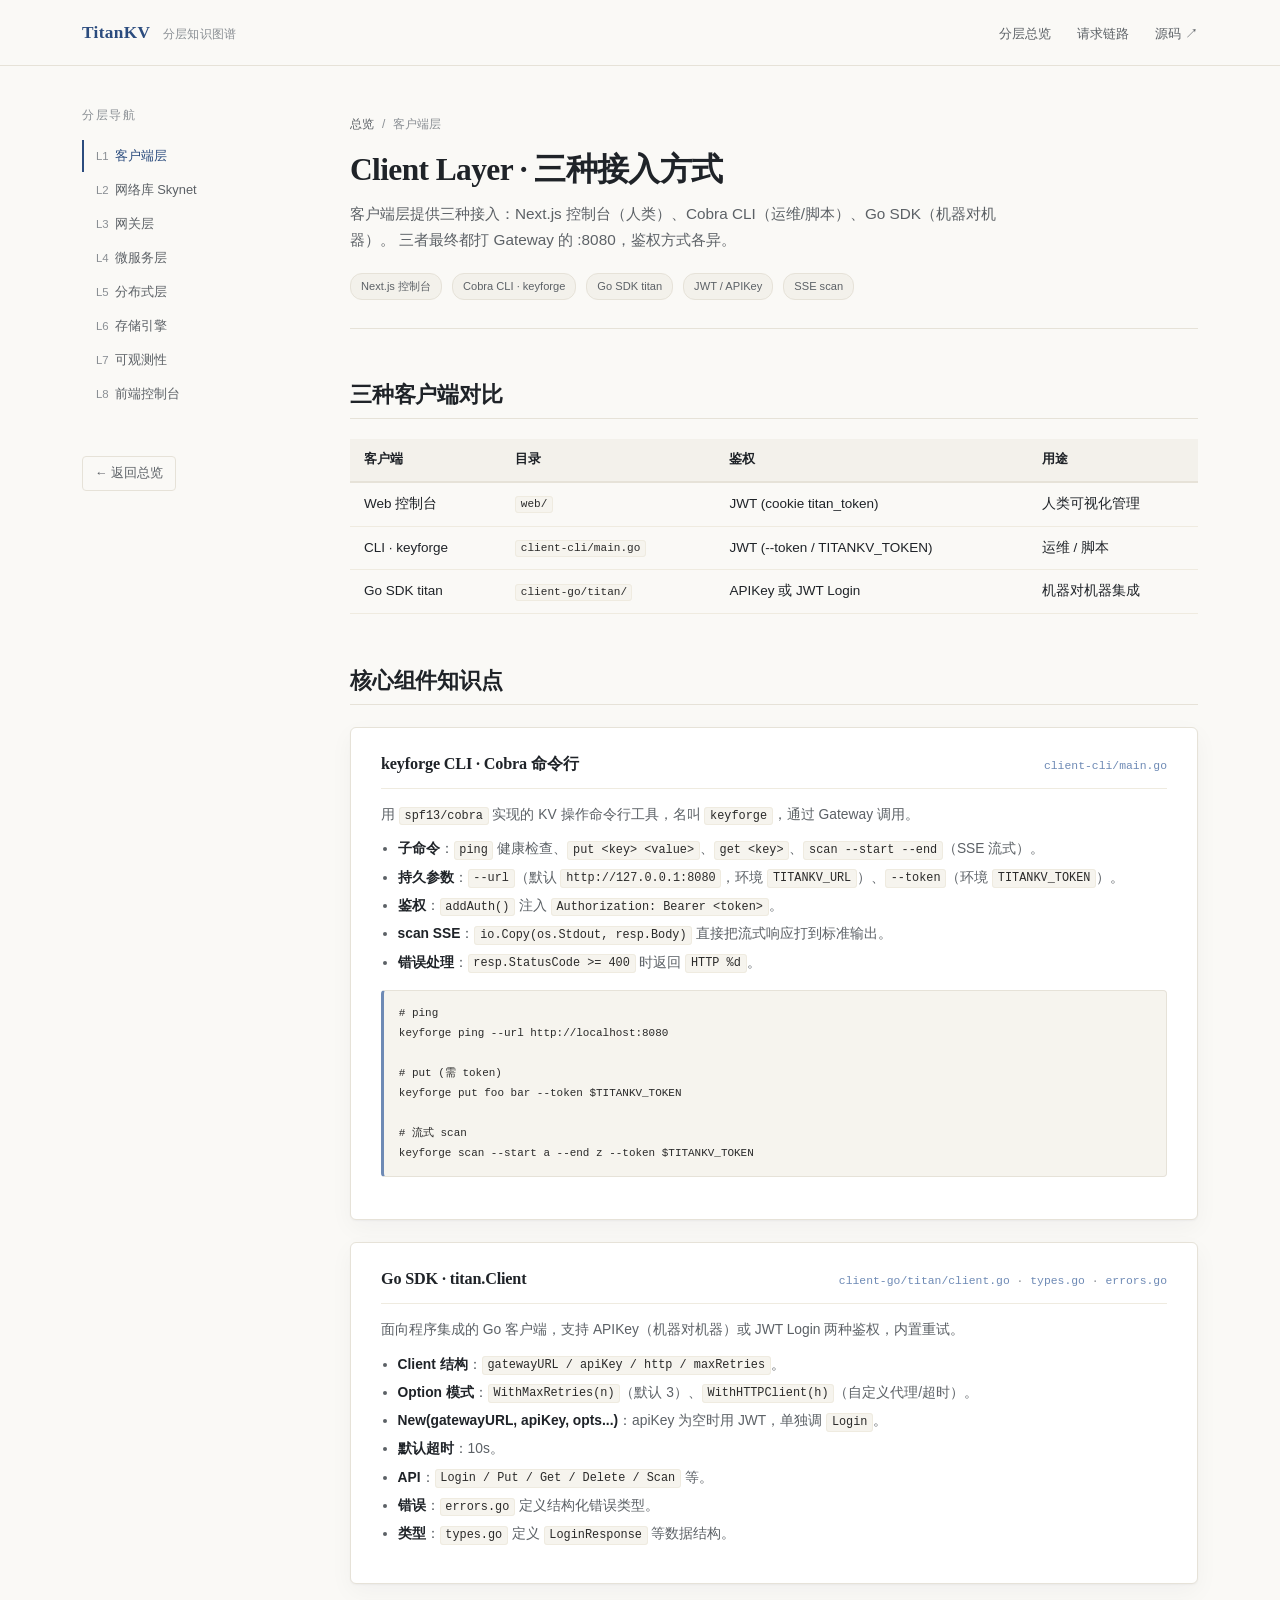
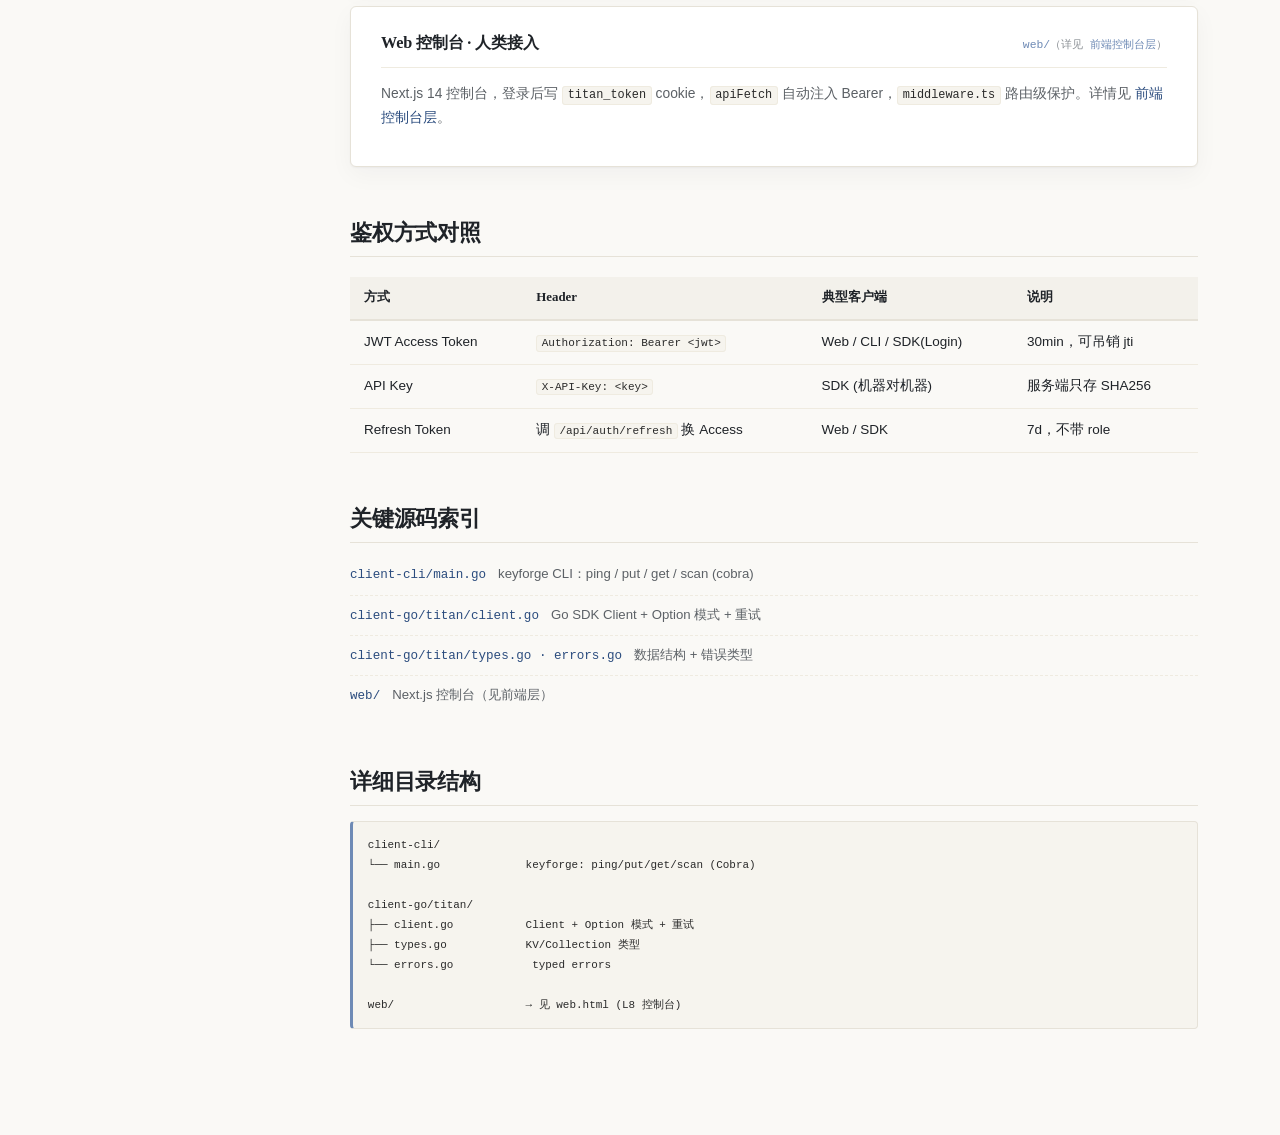
==== docs/layers/client.html @ b27667f7 "docs: 同步最新架构文档与分层知识图谱 对齐 18e3fe5 现状（RAG :8085、BlockCache、MemTable shared_ptr、skynet ET+协程、Raft 教学模块）" ====
<!DOCTYPE html>
<html lang="zh-CN">
<head>
  <meta charset="UTF-8" />
  <meta name="viewport" content="width=device-width, initial-scale=1.0" />
  <title>客户端层 · Client · TitanKV</title>
  <link rel="stylesheet" href="styles.css" />
</head>
<body>

<header class="topbar">
  <div class="topbar-inner">
    <div class="brand"><a href="index.html">TitanKV</a> <small>分层知识图谱</small></div>
    <nav>
      <a href="index.html#layers">分层总览</a>
      <a href="index.html#flow">请求链路</a>
      <a href="https://github.com/Thezx-a/TitanKV" target="_blank" rel="noopener">源码 ↗</a>
    </nav>
  </div>
</header>

<div class="layout">

  <aside class="sidebar">
    <div class="side-title">分层导航</div>
    <ul class="side-list">
      <li><a href="client.html" class="active"><span class="layer-num">L1</span>客户端层</a></li>
      <li><a href="network.html"><span class="layer-num">L2</span>网络库 Skynet</a></li>
      <li><a href="gateway.html"><span class="layer-num">L3</span>网关层</a></li>
      <li><a href="services.html"><span class="layer-num">L4</span>微服务层</a></li>
      <li><a href="distributed.html"><span class="layer-num">L5</span>分布式层</a></li>
      <li><a href="storage.html"><span class="layer-num">L6</span>存储引擎</a></li>
      <li><a href="observability.html"><span class="layer-num">L7</span>可观测性</a></li>
      <li><a href="web.html"><span class="layer-num">L8</span>前端控制台</a></li>
    </ul>
    <a class="side-back" href="index.html">← 返回总览</a>
  </aside>

  <main class="content">

    <div class="page-head">
      <div class="crumb"><a href="index.html">总览</a><span class="sep">/</span>客户端层</div>
      <h1>Client Layer · 三种接入方式</h1>
      <p class="desc">
        客户端层提供三种接入：Next.js 控制台（人类）、Cobra CLI（运维/脚本）、Go SDK（机器对机器）。
        三者最终都打 Gateway 的 :8080，鉴权方式各异。
      </p>
      <div class="meta">
        <span class="chip">Next.js 控制台</span>
        <span class="chip">Cobra CLI · keyforge</span>
        <span class="chip">Go SDK titan</span>
        <span class="chip">JWT / APIKey</span>
        <span class="chip">SSE scan</span>
      </div>
    </div>

    <h2>三种客户端对比</h2>
    <table class="kp">
      <thead><tr><th>客户端</th><th>目录</th><th>鉴权</th><th>用途</th></tr></thead>
      <tbody>
        <tr><td>Web 控制台</td><td><code>web/</code></td><td>JWT (cookie titan_token)</td><td>人类可视化管理</td></tr>
        <tr><td>CLI · keyforge</td><td><code>client-cli/main.go</code></td><td>JWT (--token / TITANKV_TOKEN)</td><td>运维 / 脚本</td></tr>
        <tr><td>Go SDK titan</td><td><code>client-go/titan/</code></td><td>APIKey 或 JWT Login</td><td>机器对机器集成</td></tr>
      </tbody>
    </table>

    <h2>核心组件知识点</h2>

    <div class="block">
      <div class="block-head">
        <h3>keyforge CLI · Cobra 命令行</h3>
        <span class="src"><a href="https://github.com/Thezx-a/TitanKV/blob/main/client-cli/main.go">client-cli/main.go</a></span>
      </div>
      <div class="block-body">
        <p>用 <code>spf13/cobra</code> 实现的 KV 操作命令行工具，名叫 <code>keyforge</code>，通过 Gateway 调用。</p>
        <ul>
          <li><strong>子命令</strong>：<code>ping</code> 健康检查、<code>put &lt;key&gt; &lt;value&gt;</code>、<code>get &lt;key&gt;</code>、<code>scan --start --end</code>（SSE 流式）。</li>
          <li><strong>持久参数</strong>：<code>--url</code>（默认 <code>http://127.0.0.1:8080</code>，环境 <code>TITANKV_URL</code>）、<code>--token</code>（环境 <code>TITANKV_TOKEN</code>）。</li>
          <li><strong>鉴权</strong>：<code>addAuth()</code> 注入 <code>Authorization: Bearer &lt;token&gt;</code>。</li>
          <li><strong>scan SSE</strong>：<code>io.Copy(os.Stdout, resp.Body)</code> 直接把流式响应打到标准输出。</li>
          <li><strong>错误处理</strong>：<code>resp.StatusCode &gt;= 400</code> 时返回 <code>HTTP %d</code>。</li>
        </ul>
        <pre><code># ping
keyforge ping --url http://localhost:8080

# put (需 token)
keyforge put foo bar --token $TITANKV_TOKEN

# 流式 scan
keyforge scan --start a --end z --token $TITANKV_TOKEN</code></pre>
      </div>
    </div>

    <div class="block">
      <div class="block-head">
        <h3>Go SDK · titan.Client</h3>
        <span class="src"><a href="https://github.com/Thezx-a/TitanKV/blob/main/client-go/titan/client.go">client-go/titan/client.go</a> · <a href="https://github.com/Thezx-a/TitanKV/blob/main/client-go/titan/types.go">types.go</a> · <a href="https://github.com/Thezx-a/TitanKV/blob/main/client-go/titan/errors.go">errors.go</a></span>
      </div>
      <div class="block-body">
        <p>面向程序集成的 Go 客户端，支持 APIKey（机器对机器）或 JWT Login 两种鉴权，内置重试。</p>
        <ul>
          <li><strong>Client 结构</strong>：<code>gatewayURL / apiKey / http / maxRetries</code>。</li>
          <li><strong>Option 模式</strong>：<code>WithMaxRetries(n)</code>（默认 3）、<code>WithHTTPClient(h)</code>（自定义代理/超时）。</li>
          <li><strong>New(gatewayURL, apiKey, opts...)</strong>：apiKey 为空时用 JWT，单独调 <code>Login</code>。</li>
          <li><strong>默认超时</strong>：10s。</li>
          <li><strong>API</strong>：<code>Login / Put / Get / Delete / Scan</code> 等。</li>
          <li><strong>错误</strong>：<code>errors.go</code> 定义结构化错误类型。</li>
          <li><strong>类型</strong>：<code>types.go</code> 定义 <code>LoginResponse</code> 等数据结构。</li>
        </ul>
      </div>
    </div>

    <div class="block">
      <div class="block-head">
        <h3>Web 控制台 · 人类接入</h3>
        <span class="src"><a href="https://github.com/Thezx-a/TitanKV/blob/main/web/">web/</a>（详见 <a href="web.html">前端控制台层</a>）</span>
      </div>
      <div class="block-body">
        <p>Next.js 14 控制台，登录后写 <code>titan_token</code> cookie，<code>apiFetch</code> 自动注入 Bearer，<code>middleware.ts</code> 路由级保护。详情见 <a href="web.html">前端控制台层</a>。</p>
      </div>
    </div>

    <h2>鉴权方式对照</h2>
    <table class="kp">
      <thead><tr><th>方式</th><th>Header</th><th>典型客户端</th><th>说明</th></tr></thead>
      <tbody>
        <tr><td>JWT Access Token</td><td><code>Authorization: Bearer &lt;jwt&gt;</code></td><td>Web / CLI / SDK(Login)</td><td>30min，可吊销 jti</td></tr>
        <tr><td>API Key</td><td><code>X-API-Key: &lt;key&gt;</code></td><td>SDK (机器对机器)</td><td>服务端只存 SHA256</td></tr>
        <tr><td>Refresh Token</td><td>调 <code>/api/auth/refresh</code> 换 Access</td><td>Web / SDK</td><td>7d，不带 role</td></tr>
      </tbody>
    </table>

    <h2>关键源码索引</h2>
    <ul class="file-list">
      <li><span class="fp">client-cli/main.go</span><span class="fd">keyforge CLI：ping / put / get / scan (cobra)</span></li>
      <li><span class="fp">client-go/titan/client.go</span><span class="fd">Go SDK Client + Option 模式 + 重试</span></li>
      <li><span class="fp">client-go/titan/types.go · errors.go</span><span class="fd">数据结构 + 错误类型</span></li>
      <li><span class="fp">web/</span><span class="fd">Next.js 控制台（见前端层）</span></li>
    </ul>

  
    <h2 id="structure">详细目录结构</h2>
    <pre><code>client-cli/
└── main.go             keyforge: ping/put/get/scan (Cobra)

client-go/titan/
├── client.go           Client + Option 模式 + 重试
├── types.go            KV/Collection 类型
└── errors.go            typed errors

web/                    → 见 web.html (L8 控制台)</code></pre>

  </main>
</div>

</body>
</html>
---- docs/layers/styles.css ----
/* ============================================================
   TitanKV 分层知识图谱 — 共享样式
   设计基调：浅色 / 简约 / 编辑器感 / 低 AI 味
   ============================================================ */

:root {
  /* 暖白底 + 墨黑字 + 单一深蓝点缀 */
  --bg:          #FAF9F6;
  --bg-soft:     #F3F1EB;
  --bg-card:     #FFFFFF;
  --ink:         #1F2328;
  --ink-soft:    #5C6166;
  --ink-mute:    #8A8F94;
  --line:        #E6E2D8;
  --line-soft:   #EFEBE0;
  --accent:      #2B4C7E;        /* 深墨蓝 */
  --accent-soft: #EAF0F8;
  --accent-mute: #6E8AB5;
  --warn:        #8A5A2B;        /* 暖棕，仅用于标签 */
  --code-bg:     #F6F4EE;
  --code-ink:    #2A2A2A;
  --shadow:      0 1px 2px rgba(31,35,40,.04), 0 8px 24px rgba(31,35,40,.04);
}

* { box-sizing: border-box; }

html, body {
  margin: 0;
  padding: 0;
  background: var(--bg);
  color: var(--ink);
  font-family: -apple-system, BlinkMacSystemFont, "Segoe UI", "PingFang SC",
               "Hiragino Sans GB", "Microsoft YaHei", "Helvetica Neue", Arial, sans-serif;
  font-size: 15px;
  line-height: 1.7;
  -webkit-font-smoothing: antialiased;
  -moz-osx-font-smoothing: grayscale;
  text-rendering: optimizeLegibility;
}

/* 衬线标题 — 编辑器/文档感，弱化 AI 模板感 */
h1, h2, h3, h4 {
  font-family: "Iowan Old Style", "Apple Garamond", "Baskerville",
               "Times New Roman", "Songti SC", "SimSun", serif;
  color: var(--ink);
  font-weight: 600;
  letter-spacing: -0.01em;
  line-height: 1.35;
  margin: 0 0 .4em;
}
h1 { font-size: 2.1rem; letter-spacing: -0.02em; }
h2 { font-size: 1.45rem; margin-top: 2.4em; padding-bottom: .35em; border-bottom: 1px solid var(--line); }
h3 { font-size: 1.12rem; margin-top: 1.8em; color: var(--ink); }
h4 { font-size: .98rem; margin-top: 1.4em; color: var(--ink-soft); font-weight: 600; }

p { margin: 0 0 1em; }
a { color: var(--accent); text-decoration: none; border-bottom: 1px solid transparent; transition: border-color .15s; }
a:hover { border-bottom-color: var(--accent); }

code, pre, kbd {
  font-family: "SFMono-Regular", "JetBrains Mono", "Fira Code", Consolas,
               "Liberation Mono", Menlo, monospace;
  font-size: .86em;
}
code {
  background: var(--code-bg);
  color: var(--code-ink);
  padding: .12em .4em;
  border-radius: 3px;
  border: 1px solid var(--line-soft);
}
pre {
  background: var(--code-bg);
  border: 1px solid var(--line);
  border-left: 3px solid var(--accent-mute);
  border-radius: 4px;
  padding: 1em 1.15em;
  overflow-x: auto;
  margin: 1.2em 0;
  line-height: 1.55;
}
pre code { background: none; border: 0; padding: 0; font-size: .85em; }

/* —— 布局 —— */
.shell {
  max-width: 980px;
  margin: 0 auto;
  padding: 0 32px;
}
.layout {
  display: grid;
  grid-template-columns: 220px 1fr;
  gap: 48px;
  max-width: 1180px;
  margin: 0 auto;
  padding: 0 32px;
}
.sidebar {
  position: sticky;
  top: 0;
  align-self: start;
  height: 100vh;
  padding: 40px 0;
  overflow-y: auto;
}
.content { padding: 48px 0 96px; min-width: 0; }

/* —— 顶部细条 —— */
.topbar {
  border-bottom: 1px solid var(--line);
  background: var(--bg);
}
.topbar-inner {
  max-width: 1180px;
  margin: 0 auto;
  padding: 18px 32px;
  display: flex;
  align-items: baseline;
  justify-content: space-between;
}
.brand {
  font-family: "Iowan Old Style", "Baskerville", "Songti SC", serif;
  font-size: 1.15rem;
  font-weight: 600;
  letter-spacing: .02em;
}
.brand small {
  font-family: inherit;
  font-weight: 400;
  color: var(--ink-mute);
  font-size: .82rem;
  margin-left: 8px;
}
.topbar nav a {
  color: var(--ink-soft);
  font-size: .88rem;
  margin-left: 22px;
  border-bottom: 0;
}
.topbar nav a:hover { color: var(--accent); }

/* —— 首页 hero —— */
.hero {
  padding: 72px 0 40px;
  border-bottom: 1px solid var(--line);
}
.hero .eyebrow {
  font-size: .78rem;
  letter-spacing: .18em;
  text-transform: uppercase;
  color: var(--accent);
  font-weight: 600;
  margin-bottom: 18px;
}
.hero h1 {
  font-size: 2.6rem;
  margin-bottom: .5em;
}
.hero .lede {
  font-size: 1.08rem;
  color: var(--ink-soft);
  max-width: 640px;
  margin-bottom: 0;
}
.hero-meta {
  margin-top: 28px;
  display: flex;
  gap: 28px;
  flex-wrap: wrap;
  color: var(--ink-mute);
  font-size: .86rem;
}
.hero-meta span { display: inline-flex; align-items: center; gap: 6px; }
.dot { width: 6px; height: 6px; border-radius: 50%; background: var(--accent-mute); display: inline-block; }

/* —— 层卡片网格 —— */
.layer-grid {
  display: grid;
  grid-template-columns: repeat(2, 1fr);
  gap: 1px;
  background: var(--line);
  border: 1px solid var(--line);
  border-radius: 6px;
  overflow: hidden;
  margin: 40px 0;
}
.layer-card {
  background: var(--bg-card);
  padding: 28px 28px 30px;
  text-decoration: none;
  color: inherit;
  border-bottom: 0;
  display: flex;
  flex-direction: column;
  gap: 8px;
  transition: background .15s;
  position: relative;
}
.layer-card:hover { background: var(--accent-soft); border-bottom: 0; }
.layer-card .num {
  font-family: "Iowan Old Style", "Baskerville", serif;
  font-size: .8rem;
  color: var(--ink-mute);
  letter-spacing: .1em;
}
.layer-card .title {
  font-family: "Iowan Old Style", "Baskerville", "Songti SC", serif;
  font-size: 1.3rem;
  font-weight: 600;
  color: var(--ink);
}
.layer-card .sub {
  font-size: .85rem;
  color: var(--ink-soft);
  margin: 0;
}
.layer-card .tags {
  margin-top: 12px;
  display: flex;
  gap: 6px;
  flex-wrap: wrap;
}
.tag {
  font-size: .72rem;
  color: var(--ink-soft);
  background: var(--bg-soft);
  border: 1px solid var(--line);
  padding: 2px 8px;
  border-radius: 10px;
  letter-spacing: .02em;
}
.layer-card .arrow {
  position: absolute;
  right: 24px;
  bottom: 26px;
  color: var(--accent-mute);
  font-size: 1.1rem;
  opacity: 0;
  transition: opacity .15s, transform .15s;
}
.layer-card:hover .arrow { opacity: 1; transform: translateX(4px); }

/* —— 请求链路（流程图） —— */
.flow {
  border: 1px solid var(--line);
  border-radius: 6px;
  background: var(--bg-card);
  padding: 28px;
  margin: 32px 0;
}
.flow-title {
  font-family: "Iowan Old Style", "Baskerville", serif;
  font-size: 1.05rem;
  margin: 0 0 18px;
  color: var(--ink);
}
.flow-track {
  display: flex;
  align-items: stretch;
  gap: 0;
  overflow-x: auto;
  padding-bottom: 4px;
}
.flow-node {
  flex: 1;
  min-width: 110px;
  text-align: center;
  padding: 14px 8px;
  border: 1px solid var(--line);
  border-radius: 4px;
  background: var(--bg);
  font-size: .82rem;
}
.flow-node .fn {
  font-weight: 600;
  color: var(--ink);
  display: block;
  margin-bottom: 2px;
}
.flow-node .fd { color: var(--ink-mute); font-size: .74rem; }
.flow-arrow {
  flex: 0 0 auto;
  align-self: center;
  color: var(--accent-mute);
  padding: 0 6px;
  font-size: .9rem;
}

/* —— 数据流图（首页 ASCII 风） —— */
.arch-diagram {
  background: var(--bg-card);
  border: 1px solid var(--line);
  border-radius: 6px;
  padding: 24px 28px;
  margin: 32px 0;
  font-family: "SFMono-Regular", "JetBrains Mono", Consolas, monospace;
  font-size: .78rem;
  line-height: 1.5;
  color: var(--ink-soft);
  overflow-x: auto;
  white-space: pre;
}

/* —— 知识表 —— */
table.kp {
  width: 100%;
  border-collapse: collapse;
  margin: 20px 0;
  font-size: .9rem;
}
table.kp th, table.kp td {
  text-align: left;
  padding: 10px 14px;
  border-bottom: 1px solid var(--line-soft);
  vertical-align: top;
}
table.kp thead th {
  font-family: "Iowan Old Style", "Basketti", serif;
  font-weight: 600;
  color: var(--ink);
  border-bottom: 2px solid var(--line);
  background: var(--bg-soft);
  font-size: .86rem;
}
table.kp tbody tr:hover { background: var(--bg-soft); }
table.kp td code { font-size: .82em; }

/* —— 知识块（每层详情用） —— */
.block {
  border: 1px solid var(--line);
  border-radius: 6px;
  background: var(--bg-card);
  padding: 26px 30px;
  margin: 22px 0;
  box-shadow: var(--shadow);
}
.block-head {
  display: flex;
  align-items: baseline;
  justify-content: space-between;
  margin-bottom: 14px;
  padding-bottom: 12px;
  border-bottom: 1px solid var(--line-soft);
}
.block-head h3 { margin: 0; font-size: 1.08rem; }
.block-head .src {
  font-family: "SFMono-Regular", Consolas, monospace;
  font-size: .76rem;
  color: var(--ink-mute);
}
.block-head .src a { color: var(--accent-mute); }
.block-body p { font-size: .92rem; color: var(--ink-soft); margin-bottom: .8em; }
.block-body ul { padding-left: 1.2em; margin: .4em 0 .8em; color: var(--ink-soft); font-size: .92rem; }
.block-body li { margin-bottom: .35em; }
.block-body li strong { color: var(--ink); font-weight: 600; }

/* —— 侧栏导航 —— */
.side-title {
  font-family: "Iowan Old Style", "Basketti", serif;
  font-size: .78rem;
  letter-spacing: .14em;
  text-transform: uppercase;
  color: var(--ink-mute);
  margin: 0 0 14px;
}
.side-list { list-style: none; padding: 0; margin: 0 0 28px; }
.side-list li { margin: 0 0 2px; }
.side-list a {
  display: block;
  padding: 5px 0;
  color: var(--ink-soft);
  font-size: .86rem;
  border-bottom: 0;
  border-left: 2px solid transparent;
  padding-left: 12px;
}
.side-list a:hover { color: var(--accent); border-left-color: var(--accent-soft); }
.side-list a.active { color: var(--accent); border-left-color: var(--accent); font-weight: 500; }
.side-list .layer-num { color: var(--ink-mute); font-size: .76rem; margin-right: 6px; }

.side-back {
  display: inline-block;
  margin-top: 18px;
  font-size: .84rem;
  color: var(--ink-soft);
  border: 1px solid var(--line);
  padding: 6px 12px;
  border-radius: 4px;
}
.side-back:hover { color: var(--accent); border-color: var(--accent-mute); }

/* —— 页头（每层页） —— */
.page-head {
  border-bottom: 1px solid var(--line);
  padding-bottom: 28px;
  margin-bottom: 8px;
}
.page-head .crumb {
  font-size: .8rem;
  color: var(--ink-mute);
  margin-bottom: 14px;
}
.page-head .crumb a { color: var(--ink-soft); }
.page-head .crumb .sep { margin: 0 8px; color: var(--ink-mute); }
.page-head h1 { font-size: 2.1rem; margin-bottom: .3em; }
.page-head .desc { color: var(--ink-soft); font-size: 1.02rem; max-width: 680px; margin-bottom: 0; }
.page-head .meta {
  margin-top: 20px;
  display: flex;
  gap: 10px;
  flex-wrap: wrap;
}
.chip {
  font-size: .74rem;
  color: var(--ink-soft);
  background: var(--bg-soft);
  border: 1px solid var(--line);
  padding: 3px 10px;
  border-radius: 12px;
}

/* —— 小节分隔 —— */
hr.thin { border: 0; border-top: 1px solid var(--line); margin: 36px 0; }

/* —— 关键文件列表 —— */
.file-list { list-style: none; padding: 0; margin: 12px 0; }
.file-list li {
  padding: 8px 0;
  border-bottom: 1px dashed var(--line-soft);
  font-size: .88rem;
  display: flex;
  gap: 12px;
  align-items: baseline;
}
.file-list li:last-child { border-bottom: 0; }
.file-list .fp {
  font-family: "SFMono-Regular", Consolas, monospace;
  color: var(--accent);
  font-size: .84rem;
  flex: 0 0 auto;
}
.file-list .fd { color: var(--ink-soft); }

/* —— 页脚 —— */
.footer {
  border-top: 1px solid var(--line);
  padding: 28px 0;
  color: var(--ink-mute);
  font-size: .82rem;
  text-align: center;
}

/* —— 响应式 —— */
@media (max-width: 880px) {
  .layout { grid-template-columns: 1fr; gap: 0; padding: 0 22px; }
  .sidebar { position: static; height: auto; padding: 22px 0 8px; border-bottom: 1px solid var(--line); }
  .layer-grid { grid-template-columns: 1fr; }
  .hero { padding: 48px 0 28px; }
  .hero h1 { font-size: 2rem; }
  .shell, .topbar-inner { padding: 0 22px; }
  .content { padding: 28px 0 64px; }
  .flow-track { flex-direction: column; }
  .flow-arrow { transform: rotate(90deg); padding: 4px 0; }
}

/* —— 高亮当前层（首页当前层标记） —— */
.cur { color: var(--accent); font-weight: 600; }

/* ============================================================
   图片 figure — 真实彩色图，圆角 + 细边 + 阴影
   ============================================================ */
.figure {
  margin: 32px 0;
  border: 1px solid var(--line);
  border-radius: 8px;
  overflow: hidden;
  background: var(--bg-card);
  box-shadow: var(--shadow);
}
.figure img {
  display: block;
  width: 100%;
  height: auto;
}
.figure.wide img { max-height: 380px; object-fit: cover; }
.figure.fig-caption { padding: 0; }
.figcap {
  padding: 12px 18px;
  font-size: .8rem;
  color: var(--ink-mute);
  background: var(--bg-soft);
  border-top: 1px solid var(--line-soft);
  font-family: "Iowan Old Style", "Baskerville", serif;
  font-style: italic;
}
.figure.rounded img { border-radius: 8px; }

.hero-figure {
  margin: 0 0 36px;
  border-radius: 10px;
  overflow: hidden;
  border: 1px solid var(--line);
  box-shadow: 0 4px 24px rgba(31,35,40,.06);
}
.hero-figure img { display: block; width: 100%; height: auto; max-height: 360px; object-fit: cover; }

.layer-banner {
  margin: 20px 0 28px;
  border-radius: 8px;
  overflow: hidden;
  border: 1px solid var(--line);
  box-shadow: var(--shadow);
}
.layer-banner img { display: block; width: 100%; height: 220px; object-fit: cover; }

/* ============================================================
   竖向调用流程图 — vflow
   彩色编号节点 + 竖向连接线
   ============================================================ */
.vflow {
  position: relative;
  margin: 28px 0 32px;
  padding: 8px 0 8px 0;
}
.vflow::before {
  content: "";
  position: absolute;
  left: 23px;
  top: 24px;
  bottom: 24px;
  width: 2px;
  background: linear-gradient(to bottom, var(--accent) 0%, var(--accent-mute) 50%, var(--line) 100%);
}
.vstep {
  position: relative;
  padding: 0 0 18px 60px;
  margin: 0;
}
.vstep:last-child { padding-bottom: 0; }
.vstep .vnode {
  position: absolute;
  left: 0;
  top: 0;
  width: 48px;
  height: 48px;
  border-radius: 50%;
  background: var(--bg-card);
  border: 2px solid var(--accent);
  color: var(--accent);
  font-family: "Iowan Old Style", "Baskerville", serif;
  font-weight: 600;
  font-size: 1.05rem;
  display: flex;
  align-items: center;
  justify-content: center;
  box-shadow: 0 2px 8px rgba(43,76,126,.12);
  z-index: 1;
}
.vstep .vnode.alt { background: var(--accent); color: #fff; border-color: var(--accent); }
.vstep .vnode.warn { border-color: var(--warn); color: var(--warn); }
.vstep .vbody {
  background: var(--bg-card);
  border: 1px solid var(--line);
  border-left: 3px solid var(--accent-mute);
  border-radius: 6px;
  padding: 14px 18px;
  box-shadow: var(--shadow);
}
.vstep .vtitle {
  font-family: "Iowan Old Style", "Baskerville", "Songti SC", serif;
  font-size: 1rem;
  font-weight: 600;
  color: var(--ink);
  margin: 0 0 6px;
}
.vstep .vdesc {
  font-size: .9rem;
  color: var(--ink-soft);
  margin: 0 0 8px;
}
.vstep .vdetail {
  font-size: .82rem;
  color: var(--ink-mute);
  background: var(--bg-soft);
  border-radius: 4px;
  padding: 8px 12px;
  border-left: 2px solid var(--accent-soft);
  margin: 0;
  white-space: pre-wrap;
}
.vstep .vdetail strong { color: var(--accent); font-weight: 600; }
.vstep .vtag {
  display: inline-block;
  font-size: .7rem;
  letter-spacing: .04em;
  padding: 2px 8px;
  border-radius: 10px;
  margin-left: 8px;
  vertical-align: middle;
}
.vtag.danger { background: #F5E8DD; color: #8A5A2B; border: 1px solid #E8D5C4; }
.vtag.safe   { background: #E6EFE6; color: #3E6B3E; border: 1px solid #D0E0D0; }
.vtag.warn   { background: #F6EFDB; color: #7A6A2B; border: 1px solid #E6D9B8; }

/* 双列竖向流程（并列对照，如读/写路径） */
.vflow-pair {
  display: grid;
  grid-template-columns: 1fr 1fr;
  gap: 28px;
  margin: 28px 0;
}
.vflow-pair .vflow::before { left: 23px; }
.vflow-pair h4 {
  text-align: center;
  margin: 0 0 14px;
  font-size: .95rem;
  color: var(--ink-soft);
  border-bottom: 1px solid var(--line);
  padding-bottom: 8px;
}
@media (max-width: 720px) {
  .vflow-pair { grid-template-columns: 1fr; }
}

/* ============================================================
   设计深度分析 — analysis
   ============================================================ */
.analysis {
  margin: 40px 0;
  padding: 32px 0 8px;
  border-top: 2px solid var(--accent);
}
.analysis > h2 {
  margin-top: 0;
  border-bottom: 0;
  padding-bottom: 0;
}
.analysis .lead {
  color: var(--ink-soft);
  font-size: .98rem;
  max-width: 720px;
  margin-bottom: 24px;
}

/* 崩溃恢复场景卡片网格 */
.scenario-grid {
  display: grid;
  grid-template-columns: repeat(2, 1fr);
  gap: 16px;
  margin: 20px 0;
}
.scenario {
  border: 1px solid var(--line);
  border-radius: 6px;
  padding: 16px 18px;
  background: var(--bg-card);
  box-shadow: var(--shadow);
}
.scenario .shead {
  display: flex;
  align-items: center;
  gap: 8px;
  margin-bottom: 8px;
}
.scenario .snum {
  font-family: "Iowan Old Style", "Baskerville", serif;
  font-size: .76rem;
  color: var(--accent);
  font-weight: 600;
  letter-spacing: .08em;
}
.scenario .stitle {
  font-family: "Iowan Old Style", "Baskerville", serif;
  font-size: .96rem;
  font-weight: 600;
  color: var(--ink);
  margin: 0;
}
.scenario .sbody {
  font-size: .85rem;
  color: var(--ink-soft);
  margin: 0;
}
.scenario .sbody strong { color: var(--accent); }
.scenario.danger { border-left: 3px solid #C97A4A; }
.scenario.safe { border-left: 3px solid #6B9E78; }
.scenario.warn { border-left: 3px solid #C9A84A; }
.scenario .sresult {
  margin-top: 8px;
  font-size: .78rem;
  padding: 4px 10px;
  border-radius: 4px;
  display: inline-block;
}
.sresult.ok { background: #E6EFE6; color: #3E6B3E; }
.sresult.bad { background: #F5E8DD; color: #8A5A2B; }
@media (max-width: 720px) { .scenario-grid { grid-template-columns: 1fr; } }

/* 优缺点对照 */
.procon {
  display: grid;
  grid-template-columns: 1fr 1fr;
  gap: 1px;
  background: var(--line);
  border: 1px solid var(--line);
  border-radius: 6px;
  overflow: hidden;
  margin: 20px 0;
}
.procon > div {
  background: var(--bg-card);
  padding: 18px 22px;
}
.procon h4 {
  margin: 0 0 10px;
  font-size: .92rem;
  display: flex;
  align-items: center;
  gap: 8px;
}
.procon .pros h4 { color: #3E6B3E; }
.procon .cons h4 { color: #8A5A2B; }
.procon .badge {
  font-size: .7rem;
  padding: 2px 8px;
  border-radius: 10px;
  font-weight: 400;
}
.pros .badge { background: #E6EFE6; }
.cons .badge { background: #F5E8DD; }
.procon ul { margin: 0; padding-left: 1.1em; }
.procon li {
  font-size: .85rem;
  color: var(--ink-soft);
  margin-bottom: .4em;
  line-height: 1.55;
}
.procon li strong { color: var(--ink); }
@media (max-width: 720px) { .procon { grid-template-columns: 1fr; } }

/* 设计取舍说明块 */
.callout {
  border: 1px solid var(--line);
  border-left: 3px solid var(--accent);
  background: var(--bg-card);
  padding: 16px 20px;
  border-radius: 4px;
  margin: 18px 0;
  font-size: .9rem;
  color: var(--ink-soft);
}
.callout strong { color: var(--accent); }
.callout .ctitle {
  display: block;
  font-family: "Iowan Old Style", "Baskerville", serif;
  font-weight: 600;
  color: var(--ink);
  margin-bottom: 6px;
  font-size: .95rem;
}

/* 技术选型对比表 — 增强版 */
table.compare {
  width: 100%;
  border-collapse: collapse;
  margin: 18px 0;
  font-size: .86rem;
}
table.compare th, table.compare td {
  text-align: left;
  padding: 11px 14px;
  border-bottom: 1px solid var(--line-soft);
  vertical-align: top;
}
table.compare thead th {
  font-family: "Iowan Old Style", "Baskerville", serif;
  font-weight: 600;
  color: var(--ink);
  border-bottom: 2px solid var(--accent-mute);
  background: var(--bg-soft);
}
table.compare tbody tr:hover { background: var(--bg-soft); }
table.compare .win { color: #3E6B3E; font-weight: 600; }
table.compare .lose { color: var(--ink-mute); }
table.compare td code { font-size: .82em; }


/* SVG architecture diagram */
.arch-svg-wrap { margin: 1.5em 0; text-align: center; }
.arch-svg-wrap img { max-width: 100%; height: auto; border-radius: 8px; box-shadow: var(--shadow); }
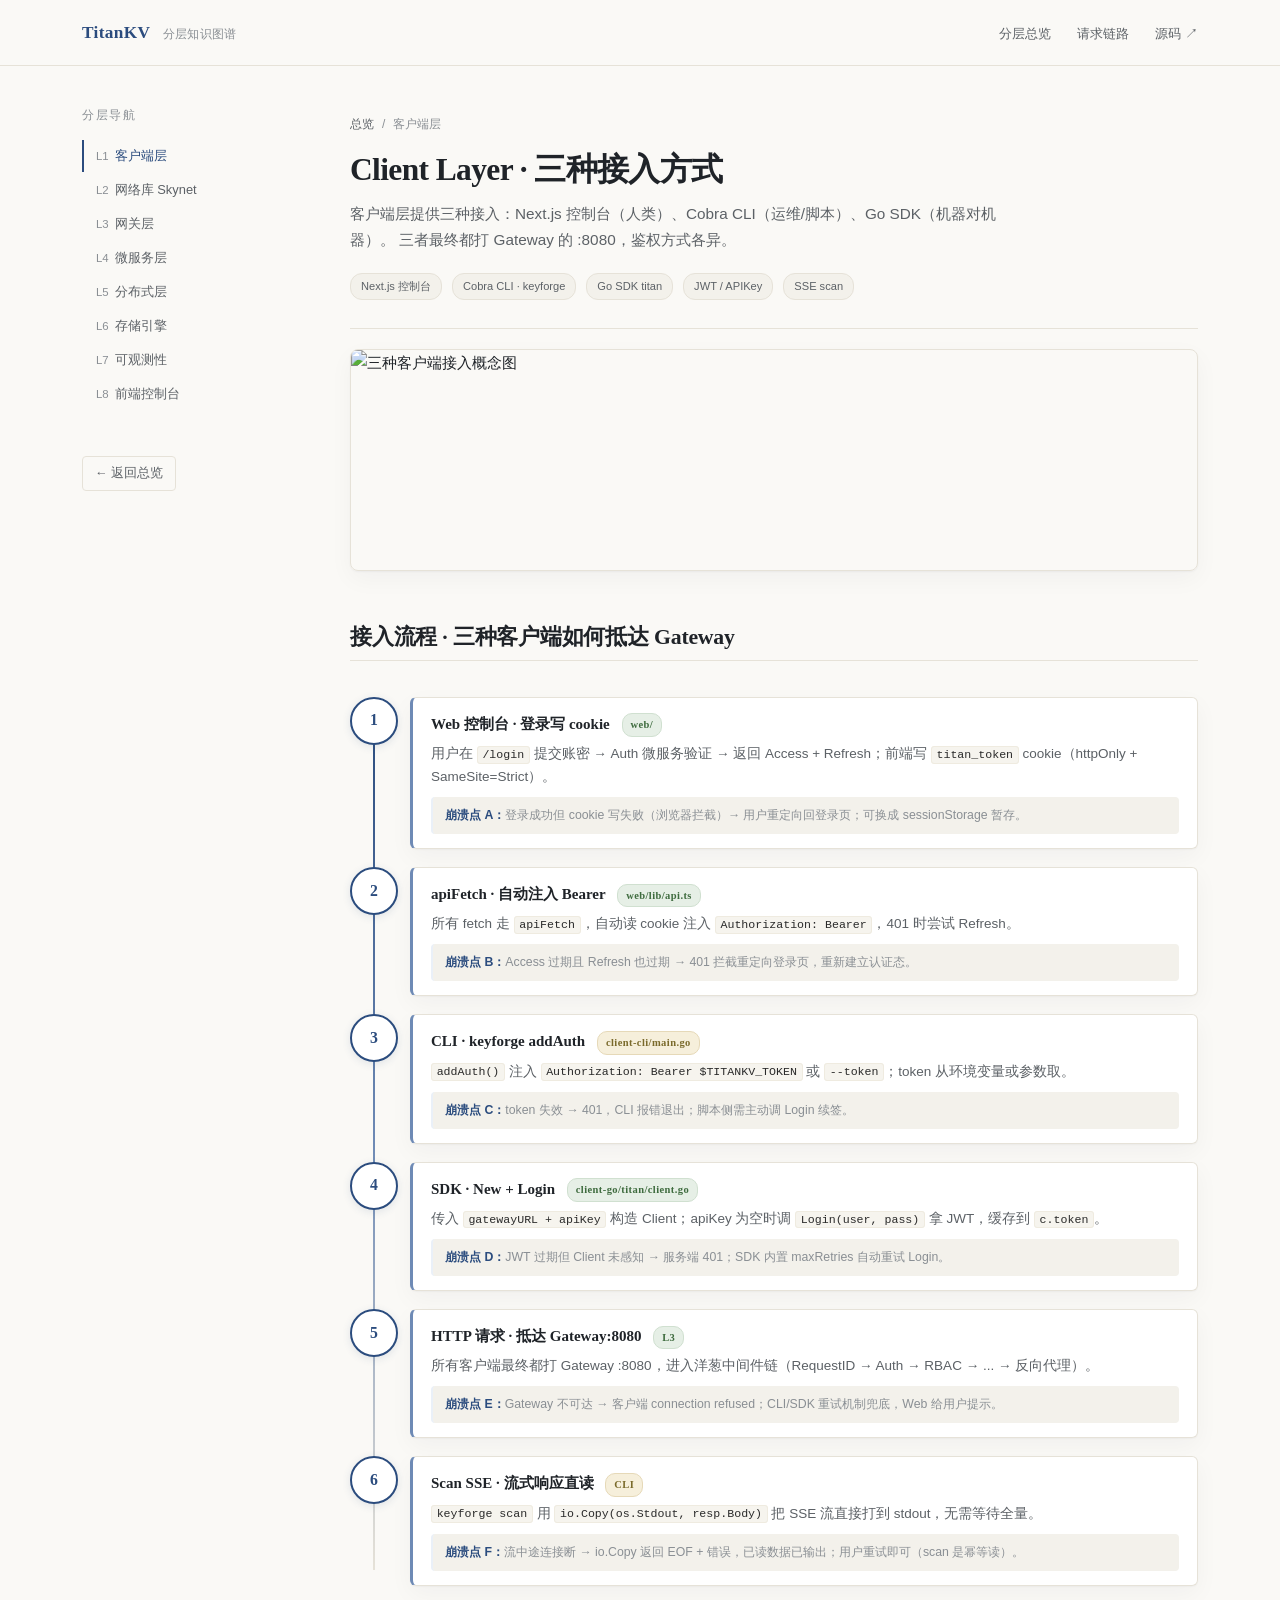
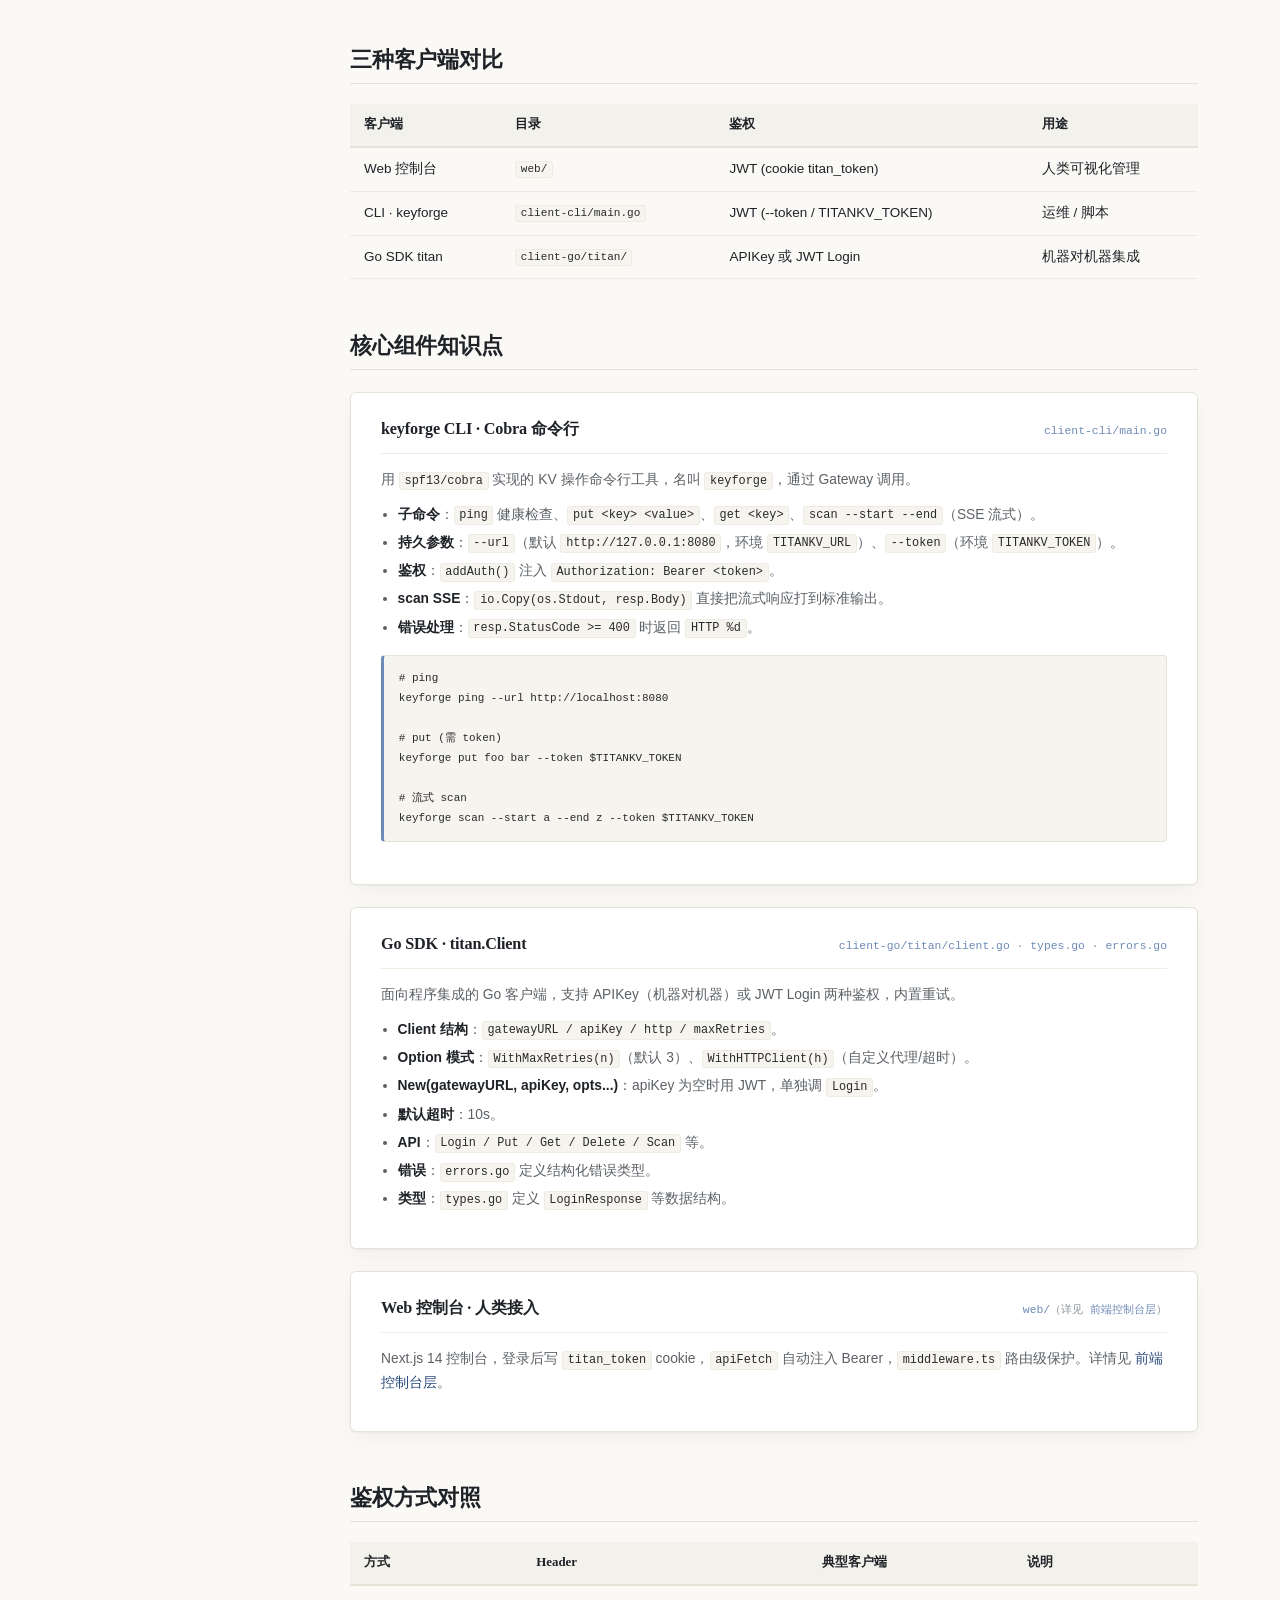
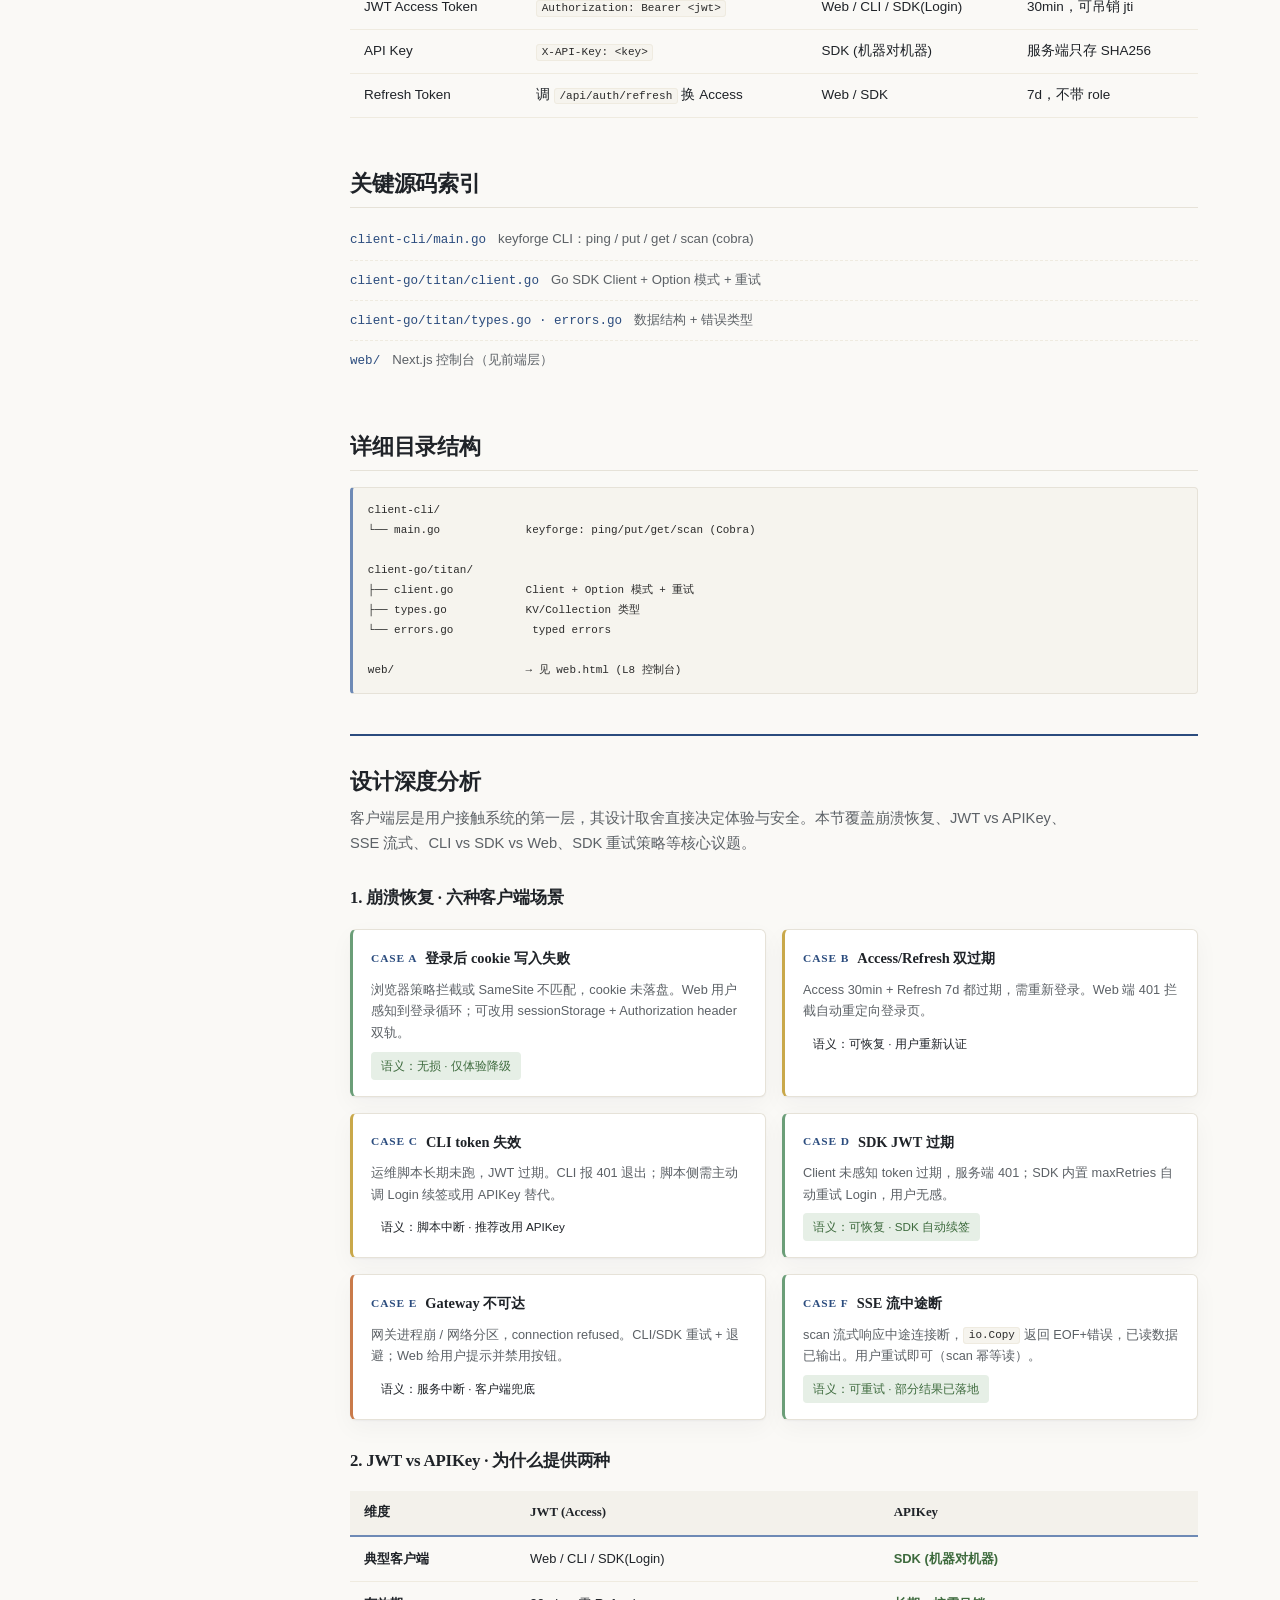
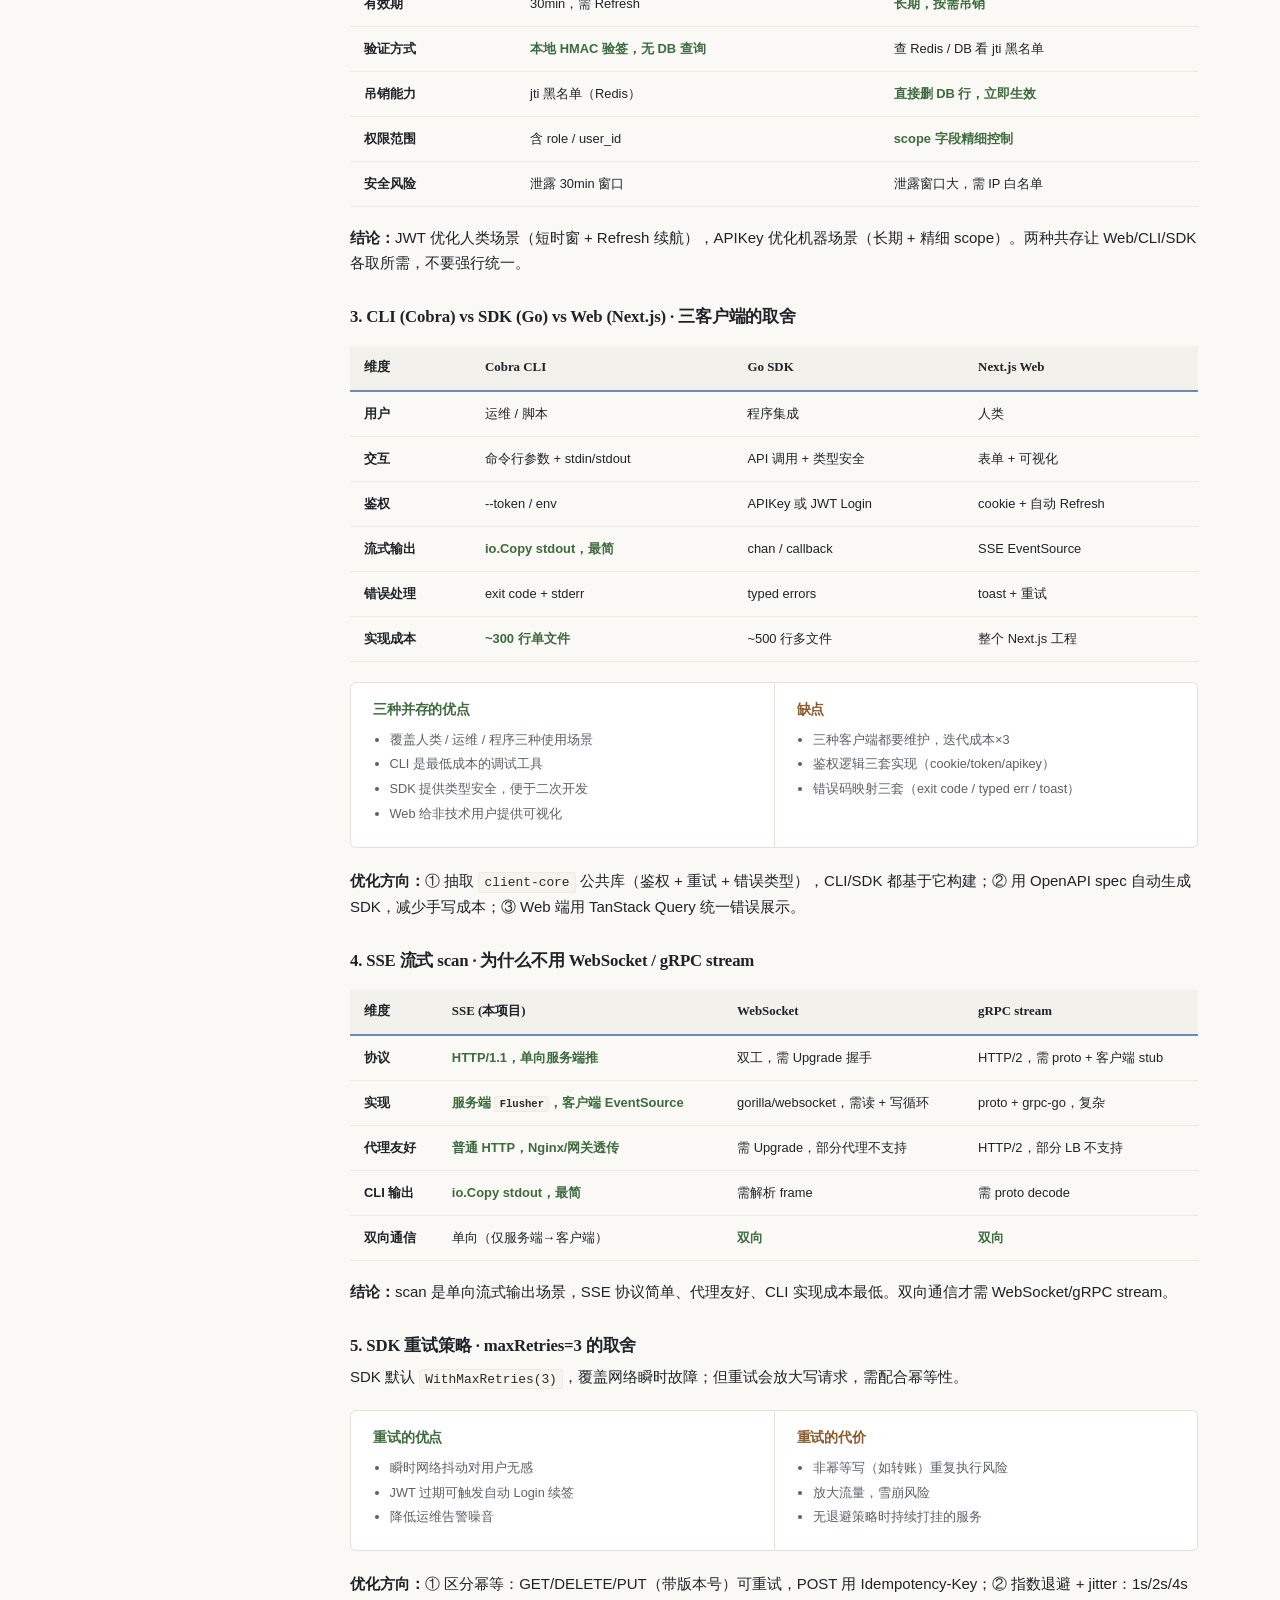
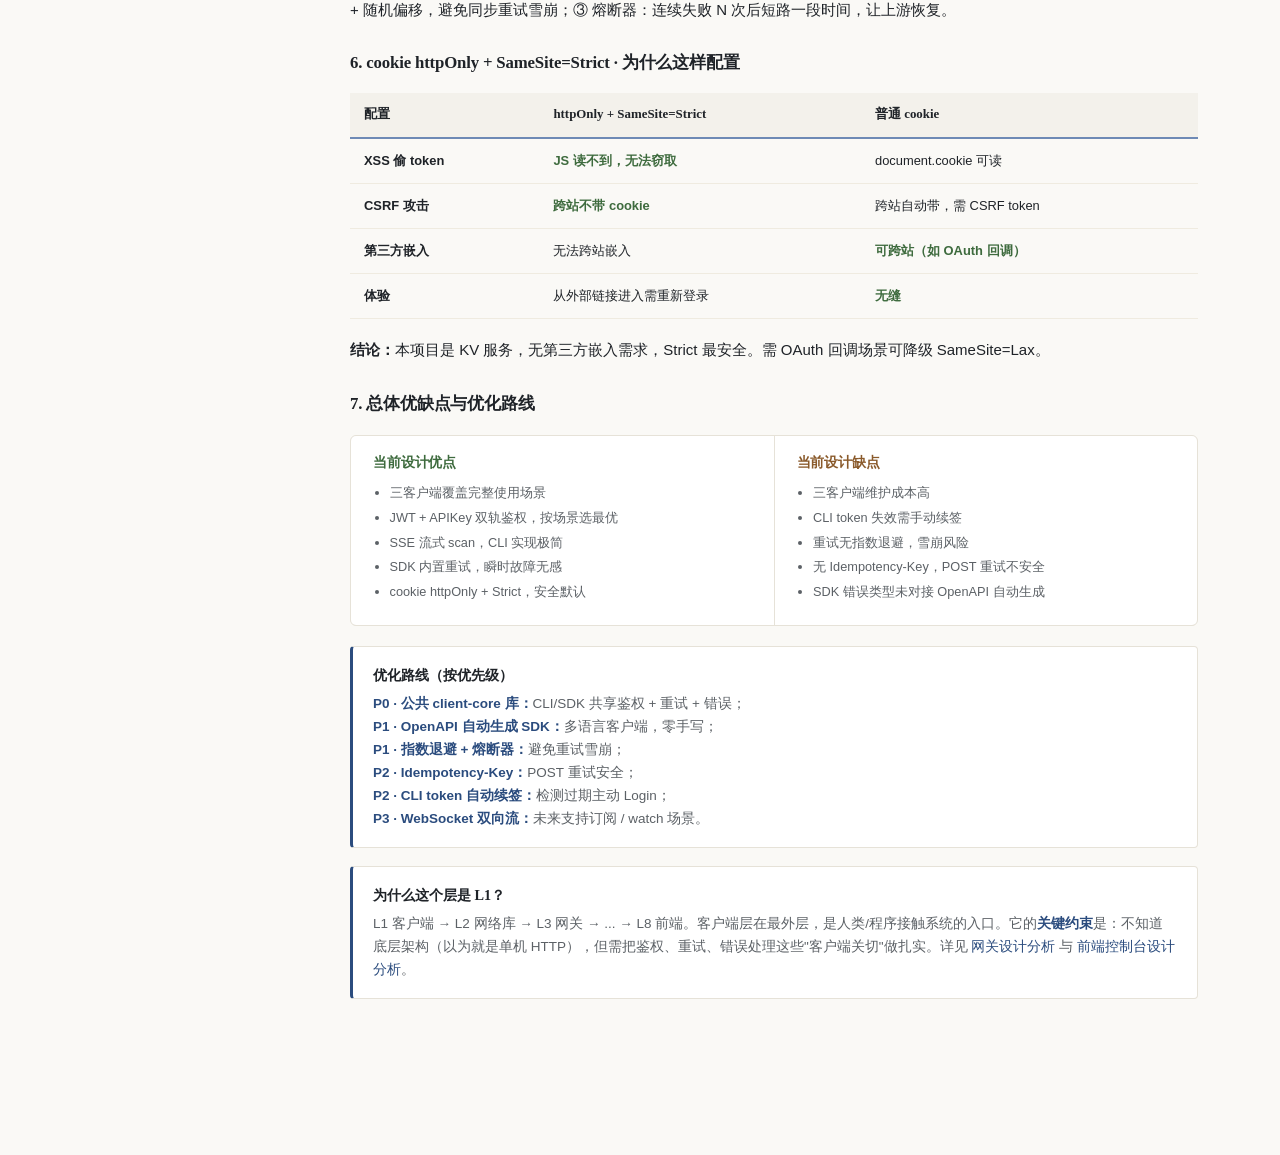
==== commit 3b7d0a13: "feat(storage): 落地工业化 P0/MVP 与引擎 T2 关键项 修复 tombstone/WAL/MANIFEST 正确性；补 SST 校验、Bloom 生命周期、MemTable O(" ====
--- a/docs/layers/client.html
+++ b/docs/layers/client.html
@@ -54,6 +54,50 @@
       </div>
     </div>
 
+    <figure class="layer-banner">
+      <img alt="三种客户端接入概念图" src="https://trae-api-cn.mchost.guru/api/ide/v1/text_to_image?prompt=Minimalist%20editorial%20illustration%20of%20three%20client%20types%20connecting%20to%20a%20server%20warm%20cream%20beige%20background%20deep%20navy%20blue%20browser%20window%20terminal%20command%20line%20and%20code%20editor%20geometric%20shapes%20flowing%20arrows%20pointing%20to%20a%20single%20gateway%20block%20soft%20slate%20gray%20accents%20elegant%20flat%20design%20no%20text%20no%20words%20no%20letters&image_size=landscape_16_9" />
+    </figure>
+
+    <h2>接入流程 · 三种客户端如何抵达 Gateway</h2>
+
+    <div class="vflow">
+      <div class="vstep"><div class="vnode">1</div><div class="vbody">
+        <p class="vtitle">Web 控制台 · 登录写 cookie <span class="vtag safe">web/</span></p>
+        <p class="vdesc">用户在 <code>/login</code> 提交账密 → Auth 微服务验证 → 返回 Access + Refresh；前端写 <code>titan_token</code> cookie（httpOnly + SameSite=Strict）。</p>
+        <p class="vdetail"><strong>崩溃点 A：</strong>登录成功但 cookie 写失败（浏览器拦截）→ 用户重定向回登录页；可换成 sessionStorage 暂存。</p>
+      </div></div>
+
+      <div class="vstep"><div class="vnode">2</div><div class="vbody">
+        <p class="vtitle">apiFetch · 自动注入 Bearer <span class="vtag safe">web/lib/api.ts</span></p>
+        <p class="vdesc">所有 fetch 走 <code>apiFetch</code>，自动读 cookie 注入 <code>Authorization: Bearer</code>，401 时尝试 Refresh。</p>
+        <p class="vdetail"><strong>崩溃点 B：</strong>Access 过期且 Refresh 也过期 → 401 拦截重定向登录页，重新建立认证态。</p>
+      </div></div>
+
+      <div class="vstep"><div class="vnode">3</div><div class="vbody">
+        <p class="vtitle">CLI · keyforge addAuth <span class="vtag warn">client-cli/main.go</span></p>
+        <p class="vdesc"><code>addAuth()</code> 注入 <code>Authorization: Bearer $TITANKV_TOKEN</code> 或 <code>--token</code>；token 从环境变量或参数取。</p>
+        <p class="vdetail"><strong>崩溃点 C：</strong>token 失效 → 401，CLI 报错退出；脚本侧需主动调 Login 续签。</p>
+      </div></div>
+
+      <div class="vstep"><div class="vnode">4</div><div class="vbody">
+        <p class="vtitle">SDK · New + Login <span class="vtag safe">client-go/titan/client.go</span></p>
+        <p class="vdesc">传入 <code>gatewayURL + apiKey</code> 构造 Client；apiKey 为空时调 <code>Login(user, pass)</code> 拿 JWT，缓存到 <code>c.token</code>。</p>
+        <p class="vdetail"><strong>崩溃点 D：</strong>JWT 过期但 Client 未感知 → 服务端 401；SDK 内置 maxRetries 自动重试 Login。</p>
+      </div></div>
+
+      <div class="vstep"><div class="vnode">5</div><div class="vbody">
+        <p class="vtitle">HTTP 请求 · 抵达 Gateway:8080 <span class="vtag safe">L3</span></p>
+        <p class="vdesc">所有客户端最终都打 Gateway :8080，进入洋葱中间件链（RequestID → Auth → RBAC → ... → 反向代理）。</p>
+        <p class="vdetail"><strong>崩溃点 E：</strong>Gateway 不可达 → 客户端 connection refused；CLI/SDK 重试机制兜底，Web 给用户提示。</p>
+      </div></div>
+
+      <div class="vstep"><div class="vnode">6</div><div class="vbody">
+        <p class="vtitle">Scan SSE · 流式响应直读 <span class="vtag warn">CLI</span></p>
+        <p class="vdesc"><code>keyforge scan</code> 用 <code>io.Copy(os.Stdout, resp.Body)</code> 把 SSE 流直接打到 stdout，无需等待全量。</p>
+        <p class="vdetail"><strong>崩溃点 F：</strong>流中途连接断 → io.Copy 返回 EOF + 错误，已读数据已输出；用户重试即可（scan 是幂等读）。</p>
+      </div></div>
+    </div>
+
     <h2>三种客户端对比</h2>
     <table class="kp">
       <thead><tr><th>客户端</th><th>目录</th><th>鉴权</th><th>用途</th></tr></thead>
@@ -150,6 +194,281 @@
 
 web/                    → 见 web.html (L8 控制台)</code></pre>
 
+    <section class="analysis" id="analysis">
+      <h2>设计深度分析</h2>
+      <p class="lead">客户端层是用户接触系统的第一层，其设计取舍直接决定体验与安全。本节覆盖崩溃恢复、JWT vs APIKey、SSE 流式、CLI vs SDK vs Web、SDK 重试策略等核心议题。</p>
+
+      <h3>1. 崩溃恢复 · 六种客户端场景</h3>
+      <div class="scenario-grid">
+        <div class="scenario safe">
+          <div class="shead"><span class="snum">CASE A</span><span class="stitle">登录后 cookie 写入失败</span></div>
+          <p class="sbody">浏览器策略拦截或 SameSite 不匹配，cookie 未落盘。Web 用户感知到登录循环；可改用 sessionStorage + Authorization header 双轨。</p>
+          <span class="sresult ok">语义：无损 · 仅体验降级</span>
+        </div>
+        <div class="scenario warn">
+          <div class="shead"><span class="snum">CASE B</span><span class="stitle">Access/Refresh 双过期</span></div>
+          <p class="sbody">Access 30min + Refresh 7d 都过期，需重新登录。Web 端 401 拦截自动重定向登录页。</p>
+          <span class="sresult warn">语义：可恢复 · 用户重新认证</span>
+        </div>
+        <div class="scenario warn">
+          <div class="shead"><span class="snum">CASE C</span><span class="stitle">CLI token 失效</span></div>
+          <p class="sbody">运维脚本长期未跑，JWT 过期。CLI 报 401 退出；脚本侧需主动调 Login 续签或用 APIKey 替代。</p>
+          <span class="sresult warn">语义：脚本中断 · 推荐改用 APIKey</span>
+        </div>
+        <div class="scenario safe">
+          <div class="shead"><span class="snum">CASE D</span><span class="stitle">SDK JWT 过期</span></div>
+          <p class="sbody">Client 未感知 token 过期，服务端 401；SDK 内置 maxRetries 自动重试 Login，用户无感。</p>
+          <span class="sresult ok">语义：可恢复 · SDK 自动续签</span>
+        </div>
+        <div class="scenario danger">
+          <div class="shead"><span class="snum">CASE E</span><span class="stitle">Gateway 不可达</span></div>
+          <p class="sbody">网关进程崩 / 网络分区，connection refused。CLI/SDK 重试 + 退避；Web 给用户提示并禁用按钮。</p>
+          <span class="sresult warn">语义：服务中断 · 客户端兜底</span>
+        </div>
+        <div class="scenario safe">
+          <div class="shead"><span class="snum">CASE F</span><span class="stitle">SSE 流中途断</span></div>
+          <p class="sbody">scan 流式响应中途连接断，<code>io.Copy</code> 返回 EOF+错误，已读数据已输出。用户重试即可（scan 幂等读）。</p>
+          <span class="sresult ok">语义：可重试 · 部分结果已落地</span>
+        </div>
+      </div>
+
+      <h3>2. JWT vs APIKey · 为什么提供两种</h3>
+      <table class="compare">
+        <thead>
+          <tr><th>维度</th><th>JWT (Access)</th><th>APIKey</th></tr>
+        </thead>
+        <tbody>
+          <tr>
+            <td><strong>典型客户端</strong></td>
+            <td>Web / CLI / SDK(Login)</td>
+            <td class="win">SDK (机器对机器)</td>
+          </tr>
+          <tr>
+            <td><strong>有效期</strong></td>
+            <td>30min，需 Refresh</td>
+            <td class="win">长期，按需吊销</td>
+          </tr>
+          <tr>
+            <td><strong>验证方式</strong></td>
+            <td class="win">本地 HMAC 验签，无 DB 查询</td>
+            <td>查 Redis / DB 看 jti 黑名单</td>
+          </tr>
+          <tr>
+            <td><strong>吊销能力</strong></td>
+            <td>jti 黑名单（Redis）</td>
+            <td class="win">直接删 DB 行，立即生效</td>
+          </tr>
+          <tr>
+            <td><strong>权限范围</strong></td>
+            <td>含 role / user_id</td>
+            <td class="win">scope 字段精细控制</td>
+          </tr>
+          <tr>
+            <td><strong>安全风险</strong></td>
+            <td>泄露 30min 窗口</td>
+            <td>泄露窗口大，需 IP 白名单</td>
+          </tr>
+        </tbody>
+      </table>
+      <p><strong>结论：</strong>JWT 优化人类场景（短时窗 + Refresh 续航），APIKey 优化机器场景（长期 + 精细 scope）。两种共存让 Web/CLI/SDK 各取所需，不要强行统一。</p>
+
+      <h3>3. CLI (Cobra) vs SDK (Go) vs Web (Next.js) · 三客户端的取舍</h3>
+      <table class="compare">
+        <thead>
+          <tr><th>维度</th><th>Cobra CLI</th><th>Go SDK</th><th>Next.js Web</th></tr>
+        </thead>
+        <tbody>
+          <tr>
+            <td><strong>用户</strong></td>
+            <td>运维 / 脚本</td>
+            <td>程序集成</td>
+            <td>人类</td>
+          </tr>
+          <tr>
+            <td><strong>交互</strong></td>
+            <td>命令行参数 + stdin/stdout</td>
+            <td>API 调用 + 类型安全</td>
+            <td>表单 + 可视化</td>
+          </tr>
+          <tr>
+            <td><strong>鉴权</strong></td>
+            <td>--token / env</td>
+            <td>APIKey 或 JWT Login</td>
+            <td>cookie + 自动 Refresh</td>
+          </tr>
+          <tr>
+            <td><strong>流式输出</strong></td>
+            <td class="win">io.Copy stdout，最简</td>
+            <td>chan / callback</td>
+            <td>SSE EventSource</td>
+          </tr>
+          <tr>
+            <td><strong>错误处理</strong></td>
+            <td>exit code + stderr</td>
+            <td>typed errors</td>
+            <td>toast + 重试</td>
+          </tr>
+          <tr>
+            <td><strong>实现成本</strong></td>
+            <td class="win">~300 行单文件</td>
+            <td>~500 行多文件</td>
+            <td>整个 Next.js 工程</td>
+          </tr>
+        </tbody>
+      </table>
+      <div class="procon">
+        <div class="pros">
+          <h4>三种并存的优点</h4>
+          <ul>
+            <li>覆盖人类 / 运维 / 程序三种使用场景</li>
+            <li>CLI 是最低成本的调试工具</li>
+            <li>SDK 提供类型安全，便于二次开发</li>
+            <li>Web 给非技术用户提供可视化</li>
+          </ul>
+        </div>
+        <div class="cons">
+          <h4>缺点</h4>
+          <ul>
+            <li>三种客户端都要维护，迭代成本×3</li>
+            <li>鉴权逻辑三套实现（cookie/token/apikey）</li>
+            <li>错误码映射三套（exit code / typed err / toast）</li>
+          </ul>
+        </div>
+      </div>
+      <p><strong>优化方向：</strong>① 抽取 <code>client-core</code> 公共库（鉴权 + 重试 + 错误类型），CLI/SDK 都基于它构建；② 用 OpenAPI spec 自动生成 SDK，减少手写成本；③ Web 端用 TanStack Query 统一错误展示。</p>
+
+      <h3>4. SSE 流式 scan · 为什么不用 WebSocket / gRPC stream</h3>
+      <table class="compare">
+        <thead>
+          <tr><th>维度</th><th>SSE (本项目)</th><th>WebSocket</th><th>gRPC stream</th></tr>
+        </thead>
+        <tbody>
+          <tr>
+            <td><strong>协议</strong></td>
+            <td class="win">HTTP/1.1，单向服务端推</td>
+            <td>双工，需 Upgrade 握手</td>
+            <td>HTTP/2，需 proto + 客户端 stub</td>
+          </tr>
+          <tr>
+            <td><strong>实现</strong></td>
+            <td class="win">服务端 <code>Flusher</code>，客户端 EventSource</td>
+            <td>gorilla/websocket，需读 + 写循环</td>
+            <td>proto + grpc-go，复杂</td>
+          </tr>
+          <tr>
+            <td><strong>代理友好</strong></td>
+            <td class="win">普通 HTTP，Nginx/网关透传</td>
+            <td>需 Upgrade，部分代理不支持</td>
+            <td>HTTP/2，部分 LB 不支持</td>
+          </tr>
+          <tr>
+            <td><strong>CLI 输出</strong></td>
+            <td class="win">io.Copy stdout，最简</td>
+            <td>需解析 frame</td>
+            <td>需 proto decode</td>
+          </tr>
+          <tr>
+            <td><strong>双向通信</strong></td>
+            <td>单向（仅服务端→客户端）</td>
+            <td class="win">双向</td>
+            <td class="win">双向</td>
+          </tr>
+        </tbody>
+      </table>
+      <p><strong>结论：</strong>scan 是单向流式输出场景，SSE 协议简单、代理友好、CLI 实现成本最低。双向通信才需 WebSocket/gRPC stream。</p>
+
+      <h3>5. SDK 重试策略 · maxRetries=3 的取舍</h3>
+      <p>SDK 默认 <code>WithMaxRetries(3)</code>，覆盖网络瞬时故障；但重试会放大写请求，需配合幂等性。</p>
+      <div class="procon">
+        <div class="pros">
+          <h4>重试的优点</h4>
+          <ul>
+            <li>瞬时网络抖动对用户无感</li>
+            <li>JWT 过期可触发自动 Login 续签</li>
+            <li>降低运维告警噪音</li>
+          </ul>
+        </div>
+        <div class="cons">
+          <h4>重试的代价</h4>
+          <ul>
+            <li>非幂等写（如转账）重复执行风险</li>
+            <li>放大流量，雪崩风险</li>
+            <li>无退避策略时持续打挂的服务</li>
+          </ul>
+        </div>
+      </div>
+      <p><strong>优化方向：</strong>① 区分幂等：GET/DELETE/PUT（带版本号）可重试，POST 用 Idempotency-Key；② 指数退避 + jitter：1s/2s/4s + 随机偏移，避免同步重试雪崩；③ 熔断器：连续失败 N 次后短路一段时间，让上游恢复。</p>
+
+      <h3>6. cookie httpOnly + SameSite=Strict · 为什么这样配置</h3>
+      <table class="compare">
+        <thead>
+          <tr><th>配置</th><th>httpOnly + SameSite=Strict</th><th>普通 cookie</th></tr>
+        </thead>
+        <tbody>
+          <tr>
+            <td><strong>XSS 偷 token</strong></td>
+            <td class="win">JS 读不到，无法窃取</td>
+            <td>document.cookie 可读</td>
+          </tr>
+          <tr>
+            <td><strong>CSRF 攻击</strong></td>
+            <td class="win">跨站不带 cookie</td>
+            <td>跨站自动带，需 CSRF token</td>
+          </tr>
+          <tr>
+            <td><strong>第三方嵌入</strong></td>
+            <td>无法跨站嵌入</td>
+            <td class="win">可跨站（如 OAuth 回调）</td>
+          </tr>
+          <tr>
+            <td><strong>体验</strong></td>
+            <td>从外部链接进入需重新登录</td>
+            <td class="win">无缝</td>
+          </tr>
+        </tbody>
+      </table>
+      <p><strong>结论：</strong>本项目是 KV 服务，无第三方嵌入需求，Strict 最安全。需 OAuth 回调场景可降级 SameSite=Lax。</p>
+
+      <h3>7. 总体优缺点与优化路线</h3>
+      <div class="procon">
+        <div class="pros">
+          <h4>当前设计优点</h4>
+          <ul>
+            <li>三客户端覆盖完整使用场景</li>
+            <li>JWT + APIKey 双轨鉴权，按场景选最优</li>
+            <li>SSE 流式 scan，CLI 实现极简</li>
+            <li>SDK 内置重试，瞬时故障无感</li>
+            <li>cookie httpOnly + Strict，安全默认</li>
+          </ul>
+        </div>
+        <div class="cons">
+          <h4>当前设计缺点</h4>
+          <ul>
+            <li>三客户端维护成本高</li>
+            <li>CLI token 失效需手动续签</li>
+            <li>重试无指数退避，雪崩风险</li>
+            <li>无 Idempotency-Key，POST 重试不安全</li>
+            <li>SDK 错误类型未对接 OpenAPI 自动生成</li>
+          </ul>
+        </div>
+      </div>
+
+      <div class="callout">
+        <span class="ctitle">优化路线（按优先级）</span>
+        <strong>P0 · 公共 client-core 库：</strong>CLI/SDK 共享鉴权 + 重试 + 错误；<br>
+        <strong>P1 · OpenAPI 自动生成 SDK：</strong>多语言客户端，零手写；<br>
+        <strong>P1 · 指数退避 + 熔断器：</strong>避免重试雪崩；<br>
+        <strong>P2 · Idempotency-Key：</strong>POST 重试安全；<br>
+        <strong>P2 · CLI token 自动续签：</strong>检测过期主动 Login；<br>
+        <strong>P3 · WebSocket 双向流：</strong>未来支持订阅 / watch 场景。
+      </div>
+
+      <div class="callout">
+        <span class="ctitle">为什么这个层是 L1？</span>
+        L1 客户端 → L2 网络库 → L3 网关 → ... → L8 前端。客户端层在最外层，是人类/程序接触系统的入口。它的<strong>关键约束</strong>是：不知道底层架构（以为就是单机 HTTP），但需把鉴权、重试、错误处理这些"客户端关切"做扎实。详见 <a href="gateway.html#analysis">网关设计分析</a> 与 <a href="web.html#analysis">前端控制台设计分析</a>。
+      </div>
+    </section>
+
   </main>
 </div>
 
--- a/docs/layers/styles.css
+++ b/docs/layers/styles.css
@@ -784,7 +784,3 @@
 table.compare .lose { color: var(--ink-mute); }
 table.compare td code { font-size: .82em; }
 
-
-/* SVG architecture diagram */
-.arch-svg-wrap { margin: 1.5em 0; text-align: center; }
-.arch-svg-wrap img { max-width: 100%; height: auto; border-radius: 8px; box-shadow: var(--shadow); }
